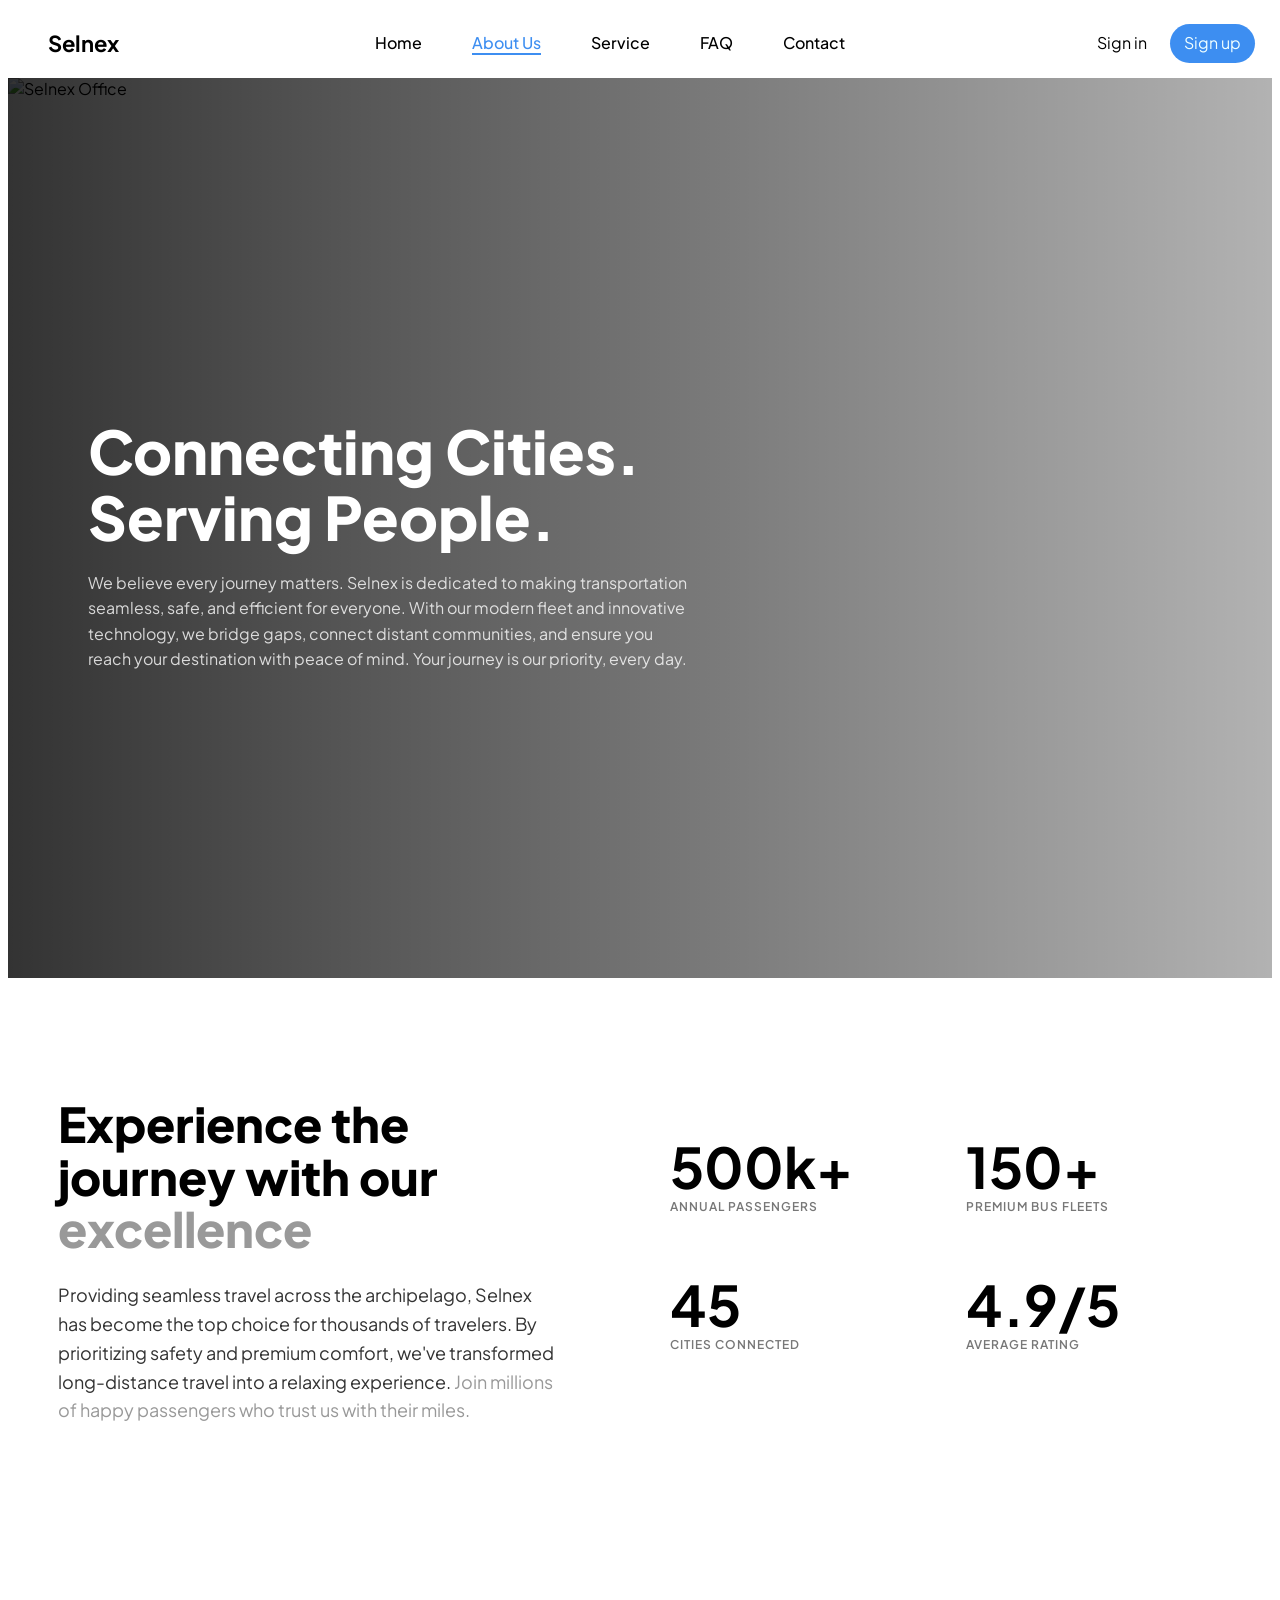
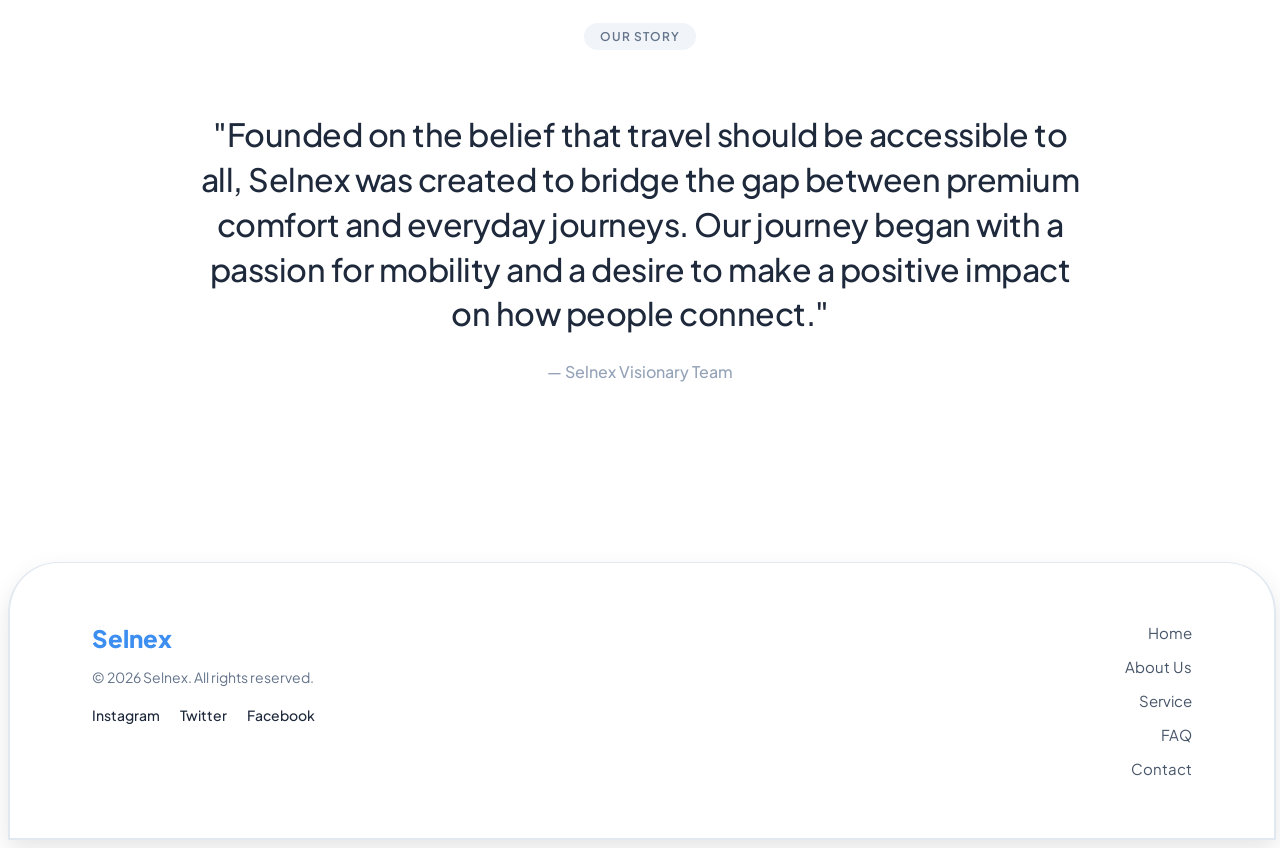
==== about_us.html @ 31171a76 "Update page about us (blm fix)" ====
<!DOCTYPE html>
<html lang="en">
<head>
    <meta charset="UTF-8">
    <meta name="viewport" content="width=device-width, initial-scale=1.0">
    <title>About Us</title>
    <style>
        @import url('https://fonts.googleapis.com/css2?family=Plus+Jakarta+Sans:ital,wght@0,200..800;1,200..800&display=swap');


        * {
            font-family: "Plus Jakarta Sans", sans-serif;
        }

        /* Navigation Style */
        nav{
            display: flex;
            justify-content: space-between;
            align-items: center;
            height: 70px;
        }

        nav .logo{
            width: 150px;
            display: flex;
            justify-content: center;
            align-items: center;
            font-size: 22px;
            font-weight: 700;
        }

        nav .nav{
            display: flex;
            gap: 50px;
            text-decoration: none;
            padding: 10px;
        }

        nav .nav a{
            text-decoration: none;
            color: black;
            font-size: 16px;
            font-weight: 500;
        }

        nav .nav :nth-child(2){
            color: #3d8ef1;
            text-decoration: none;
            border-bottom: 2px solid #3d8ef1;
        }

        nav .cta{
            display: flex;
            justify-content: center;
            align-items: center;
            width: 190px;
            padding: 10px;
            display: flex;
            gap: 5px;
        }

        nav .cta #sign_in{
            text-decoration: none;
            display: flex;
            justify-content: center;
            align-items: center;
            color: black;
            width: 85px;
            height: 32px;
            line-height: 1;
            border-radius: 990px;
        }

        nav .cta #sign_up{
            text-decoration: none;
            display: flex;
            justify-content: center;
            align-items: center;
            background-color: #3d8ef1;
            
            color: azure;
            width: 85px;
            height: 39px;
            line-height: 1;
            border-radius: 100px;
        }

        /* Section Hero Style */
        .hero {
            position: relative;
            width: 100%;
            height: 100vh;
            display: flex;
            align-items: center;
            justify-content: flex-start;
            overflow: hidden;
        }

        .hero .container {
            margin-left: 0 !important; 
            max-width: 100%; 
            padding-left: 80px;
        }

        .hero-img {
            position: absolute;
            top: 0;
            left: 0;
            width: 100%;
            height: 100%;
            object-fit: cover;
            z-index: -1; 
        }

        .hero-overlay {
            position: absolute;
            top: 0;
            left: 0;
            width: 100%;
            height: 100%;
            background: linear-gradient(to right, rgba(0, 0, 0, 0.8), rgba(0, 0, 0, 0.3));
            z-index: 0;
        }

        .about-content {
            position: relative;
            z-index: 1;
            padding: 0 50px;
        }

        .text-wrapper h1 {
            font-size: 60px;
            font-weight: 800;
            color: white;
            line-height: 1.1;
            margin-bottom: 20px;
        }

        .text-wrapper p {
            font-size: 16px;
            color: rgba(255, 255, 255, 0.8);
            max-width: 600px;
            line-height: 1.6;
        }

        .mission{
            width: 100%;
            height: 100vh;
        }

        /* Stats Section Style */
        .stats-section {
            padding: 80px 50px;
            background-color: #fff;
            display: flex;
            justify-content: center;
        }

        .stats-container {
            max-width: 1200px;
            width: 100%;
            display: flex;
            justify-content: space-between;
            align-items: center; 
            gap: 60px; 
            flex-wrap: wrap;
        }

        .stats-left {
            flex: 1;
            min-width: 400px;
        }

        .stats-left h2 {
            font-size: 48px; 
            font-weight: 800;
            line-height: 1.1;
            margin-bottom: 25px;
            color: #000;
        }

        .stats-left h2 span {
            color: #000;
        }

        .stats-left h2 .light-text {
            color: #999;
        }

        .stats-left p {
            font-size: 18px;
            line-height: 1.6;
            color: #333;
            max-width: 500px;
        }

        .stats-left p .light-text {
            color: #999;
        }

        .stats-right {
            flex: 1;
            display: grid;
            grid-template-columns: repeat(2, 1fr);
            row-gap: 50px; 
            column-gap: 40px;
            min-width: 300px;
        }

        .stat-item h3 {
            font-size: 56px;
            font-weight: 700;
            margin: 0;
            color: #000;
            line-height: 1; 
        }

        .stat-item p {
            font-size: 12px;
            font-weight: 600;
            color: #777;
            text-transform: uppercase;
            margin-top: 5px;
            letter-spacing: 1px;
        }

        /* Quotes Section Style */
        .quote-section {
            padding: 100px 0;
            background-color: #fff;
            text-align: center;
        }

        .quote-badge {
            display: inline-block;
            padding: 6px 16px;
            background-color: #f1f5f9;
            color: #64748b;
            font-size: 12px;
            font-weight: 600;
            border-radius: 999px;
            margin-bottom: 30px;
            text-transform: uppercase;
            letter-spacing: 1px;
        }

        .quote-content {
            max-width: 900px;
            margin: 0 auto;
        }

        .quote-content p {
            font-size: 32px; 
            font-weight: 500;
            line-height: 1.4;
            color: #1e293b;
            margin-bottom: 25px;
            letter-spacing: -0.5px;
        }

        .quote-content cite {
            font-size: 16px;
            font-style: normal;
            color: #94a3b8;
            font-weight: 500;
        }

        /* Footer Section */
        footer {
            width: 100%; 
            border: 2px solid #e2e8f0;
            padding: 60px 0;
            border-top: 1px solid #e2e8f0;
            margin-top: 80px;
            border-radius: 50px 50px 0px 0px;
            box-shadow: 0 10px 25px rgba(0, 0, 0, 0.1);
        }

        .container {
            max-width: 1100px; 
            margin: 0 auto;
            padding: 0 20px;
        }

        .footer-content {
            display: flex;
            justify-content: space-between;
            align-items: flex-start;
        }

        .footer-left .footer-logo {
            font-size: 24px;
            font-weight: 800;
            color: #3d8ef1;
            margin-bottom: 15px;
        }

        .footer-left p {
            font-size: 14px;
            color: #64748b;
            margin-bottom: 20px;
        }

        .social-links {
            display: flex;
            gap: 20px;
        }

        .social-links a {
            text-decoration: none;
            font-size: 14px;
            color: #1e293b;
            font-weight: 500;
            transition: 0.3s;
        }

        .social-links a:hover {
            color: #3d8ef1;
        }

        .footer-nav {
            display: flex;
            flex-direction: column;
            gap: 15px;
            text-align: right;
        }

        .footer-nav a {
            text-decoration: none;
            font-size: 15px;
            color: #475569;
            transition: 0.3s;
        }

        .footer-nav a:hover {
            color: #3d8ef1;
            padding-right: 5px; 
        }

    </style>

</head>
<body>
    <nav>
        <div class="logo">
            Selnex
        </div>
        
        <div class="nav">
            <a href="index.html">Home</a>
            <a href="about_us.html">About Us</a>
            <a href="service.html">Service</a>
            <a href="FAQ.html">FAQ</a>
            <a href="contact.html">Contact</a>
        </div>

        <div class="cta">
            <a id="sign_in" href="#">Sign in</a>
            <a id="sign_up" href="#">Sign up</a>
        </div>
    </nav>

    <section class="hero">
        <img src="img/bg-AboutUs.jpg" alt="Selnex Office" class="hero-img">
        
        <div class="hero-overlay"></div>
        
        <div class="container about-content">
            <div class="text-wrapper">
                <h1>Connecting Cities.<br>Serving People.</h1>
                <p>We believe every journey matters. Selnex is dedicated to making transportation seamless, safe, and efficient for everyone. With our modern fleet and innovative technology, we bridge gaps, connect distant communities, and ensure you reach your destination with peace of mind. Your journey is our priority, every day.</p>
            </div>
        </div>
    </section>

    <section class="stats-section">
        <div class="stats-container">
            <div class="stats-left">
                <h2>Experience the <br><span>journey</span> with our <br><span class="light-text">excellence</span></h2>
                <p>Providing seamless travel across the archipelago, Selnex has become the top choice for thousands of travelers. By prioritizing safety and premium comfort, we've transformed long-distance travel into a relaxing experience. <span class="light-text">Join millions of happy passengers who trust us with their miles.</span></p>
            </div>
    
            <div class="stats-right">
                <div class="stat-item">
                    <h3>500k+</h3>
                    <p>ANNUAL PASSENGERS</p>
                </div>
                <div class="stat-item">
                    <h3>150+</h3>
                    <p>PREMIUM BUS FLEETS</p>
                </div>
                <div class="stat-item">
                    <h3>45</h3>
                    <p>CITIES CONNECTED</p>
                </div>
                <div class="stat-item">
                    <h3>4.9/5</h3>
                    <p>AVERAGE RATING</p>
                </div>
            </div>
        </div>
    </section>

    <section class="quote-section">
        <div class="container">
            <div class="quote-badge">Our Story</div>
            
            <div class="quote-content">
                <p>"Founded on the belief that travel should be accessible to all, Selnex was created to bridge the gap between premium comfort and everyday journeys. Our journey began with a passion for mobility and a desire to make a positive impact on how people connect."</p>
                <cite>— Selnex Visionary Team</cite>
            </div>
        </div>
    </section>

    <footer>
        <div class="container">
            <div class="footer-content">
                <div class="footer-left">
                    <div class="footer-logo">Selnex</div>
                    <p>&copy; 2026 Selnex. All rights reserved.</p>
                    <div class="social-links">
                        <a href="#">Instagram</a>
                        <a href="#">Twitter</a>
                        <a href="#">Facebook</a>
                    </div>
                </div>
    
                <div class="footer-right">
                    <div class="footer-nav">
                        <a href="index.html">Home</a>
                        <a href="about_us.html">About Us</a>
                        <a href="service.html">Service</a>
                        <a href="FAQ.html">FAQ</a>
                        <a href="contact.html">Contact</a>
                    </div>
                </div>
            </div>
        </div>
    </footer>

</body>
</html>
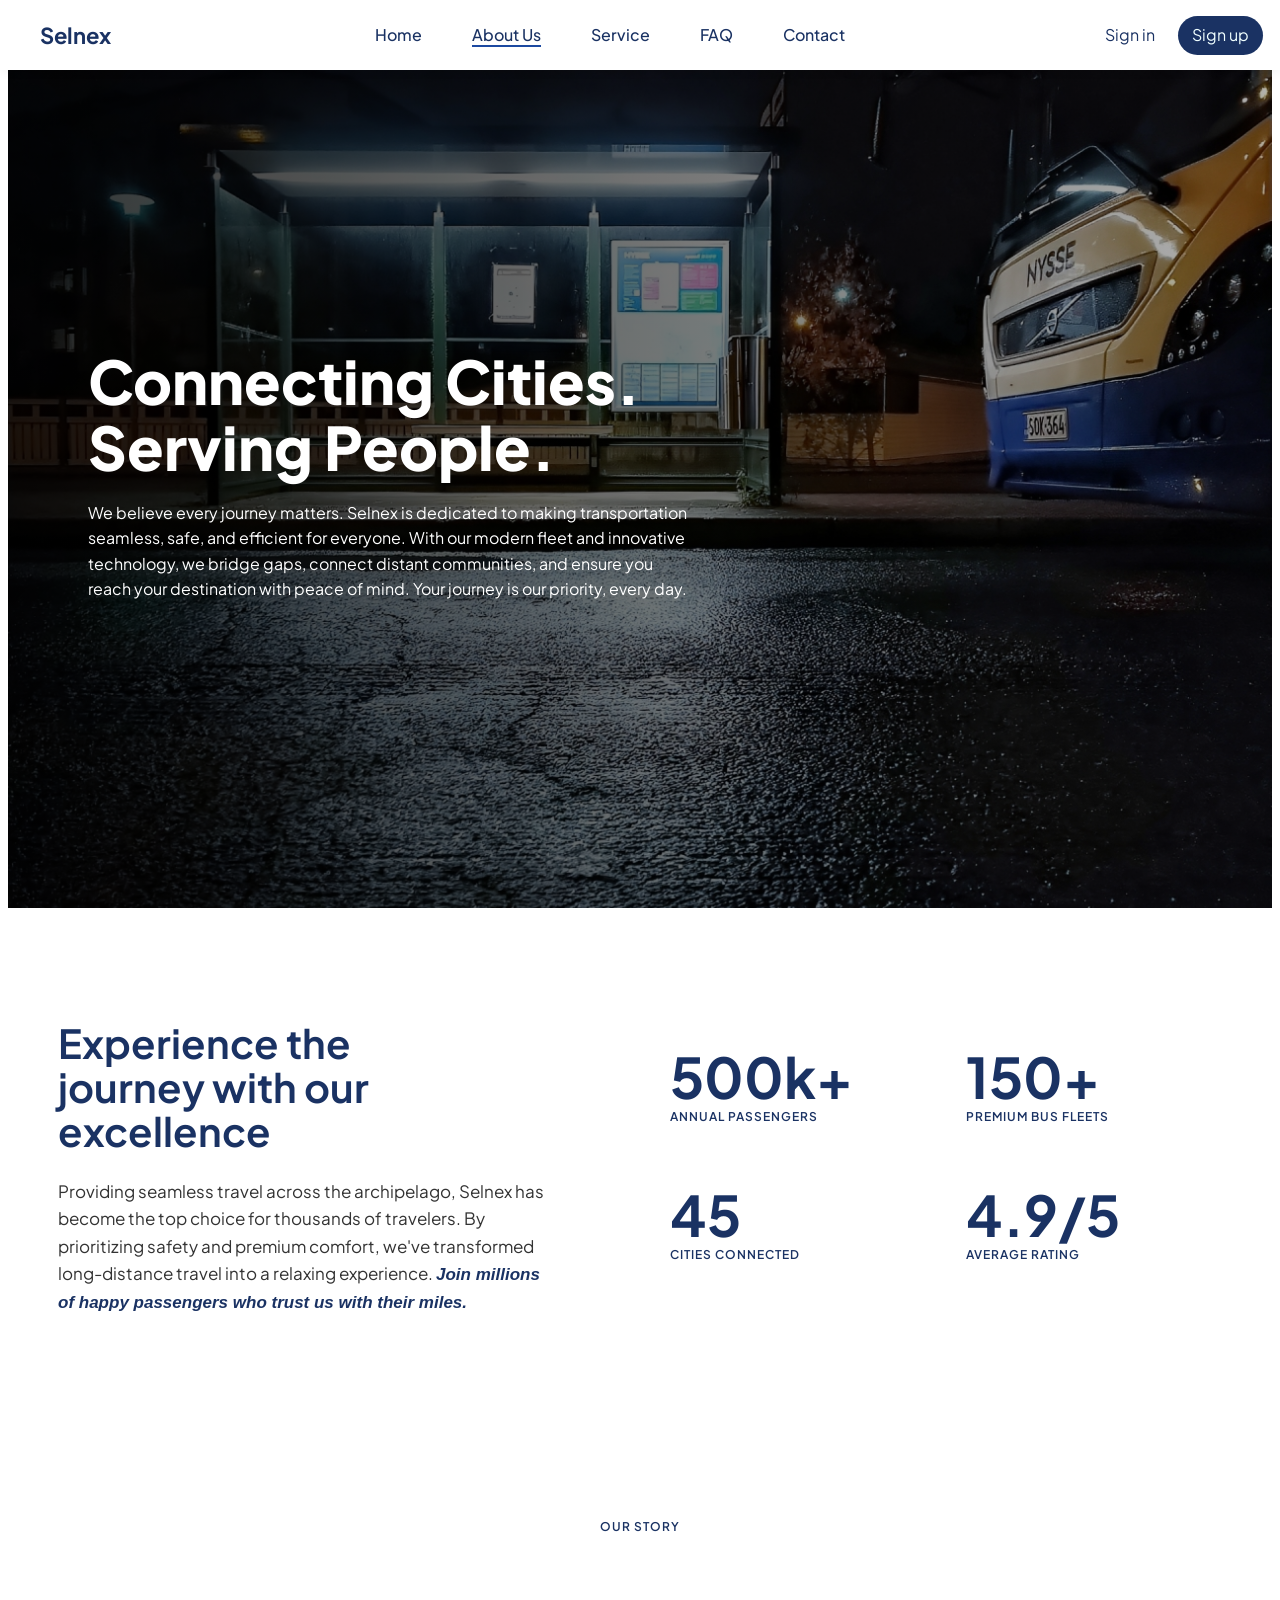
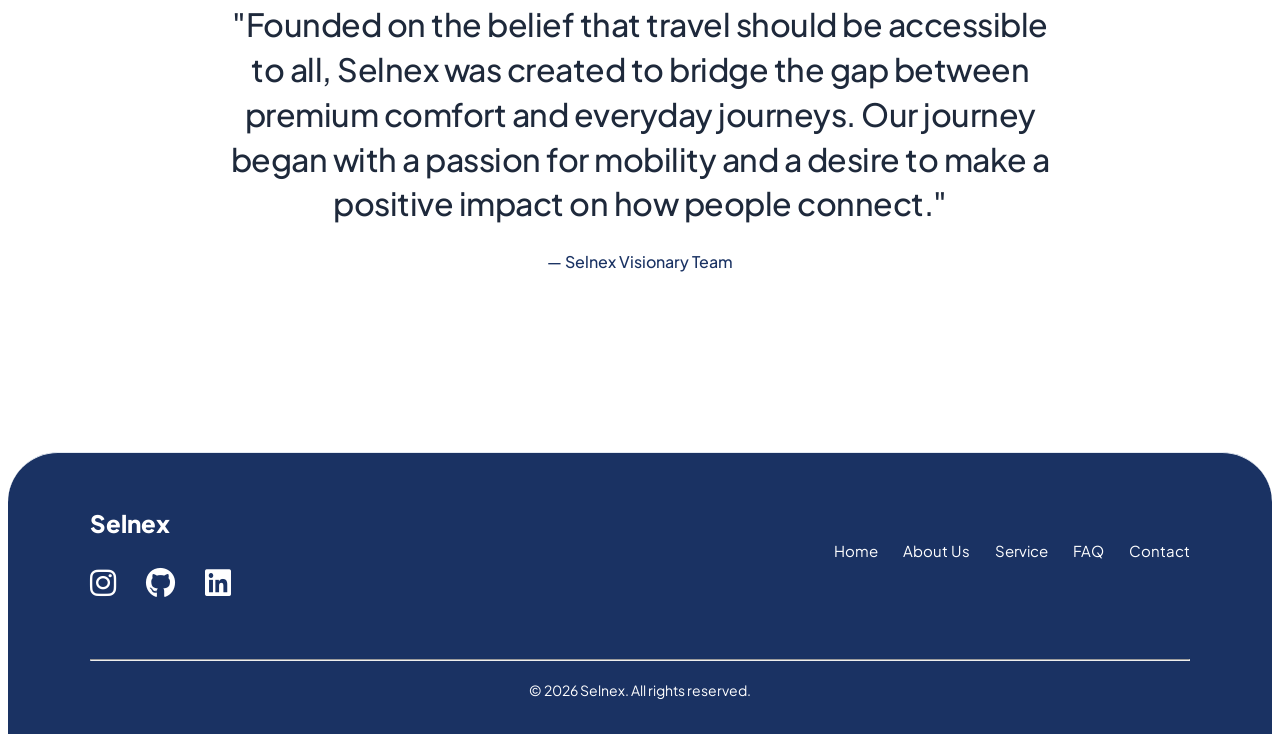
==== commit 4fc12277: "Kumpul UTP Pemweb" ====
--- a/about_us.html
+++ b/about_us.html
@@ -2,6 +2,7 @@
 <html lang="en">
 <head>
     <meta charset="UTF-8">
+    <link rel="stylesheet" href="https://cdnjs.cloudflare.com/ajax/libs/font-awesome/6.5.0/css/all.min.css">    
     <meta name="viewport" content="width=device-width, initial-scale=1.0">
     <title>About Us</title>
     <style>
@@ -18,6 +19,14 @@
             justify-content: space-between;
             align-items: center;
             height: 70px;
+
+            position: fixed;
+            top: 0;
+            left: 0;
+            width: 100%; 
+            background-color: white;
+            z-index: 1000; 
+            box-shadow: 0 2px 10px rgba(0,0,0,0.05); 
         }
 
         nav .logo{
@@ -27,6 +36,7 @@
             align-items: center;
             font-size: 22px;
             font-weight: 700;
+            color: #1A3263;
         }
 
         nav .nav{
@@ -38,15 +48,15 @@
 
         nav .nav a{
             text-decoration: none;
-            color: black;
+            color: #1A3263;
             font-size: 16px;
             font-weight: 500;
         }
 
         nav .nav :nth-child(2){
-            color: #3d8ef1;
-            text-decoration: none;
-            border-bottom: 2px solid #3d8ef1;
+            color: #1A3263;
+            text-decoration: none;
+            border-bottom: 2px solid #1c49a1;
         }
 
         nav .cta{
@@ -64,7 +74,7 @@
             display: flex;
             justify-content: center;
             align-items: center;
-            color: black;
+            color: #1A3263;
             width: 85px;
             height: 32px;
             line-height: 1;
@@ -76,7 +86,7 @@
             display: flex;
             justify-content: center;
             align-items: center;
-            background-color: #3d8ef1;
+            background-color: #1A3263;
             
             color: azure;
             width: 85px;
@@ -138,7 +148,7 @@
 
         .text-wrapper p {
             font-size: 16px;
-            color: rgba(255, 255, 255, 0.8);
+            color: white;
             max-width: 600px;
             line-height: 1.6;
         }
@@ -148,10 +158,8 @@
             height: 100vh;
         }
 
-        /* Stats Section Style */
         .stats-section {
             padding: 80px 50px;
-            background-color: #fff;
             display: flex;
             justify-content: center;
         }
@@ -172,30 +180,24 @@
         }
 
         .stats-left h2 {
-            font-size: 48px; 
-            font-weight: 800;
+            font-size: 40px; 
+            font-weight: 650;
             line-height: 1.1;
             margin-bottom: 25px;
-            color: #000;
-        }
-
-        .stats-left h2 span {
-            color: #000;
-        }
-
-        .stats-left h2 .light-text {
-            color: #999;
+            color: #1A3263;
         }
 
         .stats-left p {
-            font-size: 18px;
+            font-size: 17px;
             line-height: 1.6;
             color: #333;
             max-width: 500px;
         }
 
         .stats-left p .light-text {
-            color: #999;
+            color: #1A3263;
+            font-weight: 600;
+            font-style: italic;
         }
 
         .stats-right {
@@ -211,41 +213,37 @@
             font-size: 56px;
             font-weight: 700;
             margin: 0;
-            color: #000;
+            color: #1A3263;
             line-height: 1; 
         }
 
         .stat-item p {
             font-size: 12px;
             font-weight: 600;
-            color: #777;
+            color: #1A3263;
             text-transform: uppercase;
             margin-top: 5px;
             letter-spacing: 1px;
         }
 
-        /* Quotes Section Style */
         .quote-section {
             padding: 100px 0;
-            background-color: #fff;
             text-align: center;
         }
 
         .quote-badge {
             display: inline-block;
             padding: 6px 16px;
-            background-color: #f1f5f9;
-            color: #64748b;
+            color: #1A3263;
             font-size: 12px;
             font-weight: 600;
-            border-radius: 999px;
             margin-bottom: 30px;
             text-transform: uppercase;
             letter-spacing: 1px;
         }
 
         .quote-content {
-            max-width: 900px;
+            max-width: 850px;
             margin: 0 auto;
         }
 
@@ -261,19 +259,19 @@
         .quote-content cite {
             font-size: 16px;
             font-style: normal;
-            color: #94a3b8;
+            color: #1A3263;
             font-weight: 500;
         }
 
         /* Footer Section */
         footer {
+            background-color: #1A3263;
+            color: white;
             width: 100%; 
-            border: 2px solid #e2e8f0;
-            padding: 60px 0;
+            padding: 35px 0;
             border-top: 1px solid #e2e8f0;
             margin-top: 80px;
             border-radius: 50px 50px 0px 0px;
-            box-shadow: 0 10px 25px rgba(0, 0, 0, 0.1);
         }
 
         .container {
@@ -286,55 +284,76 @@
             display: flex;
             justify-content: space-between;
             align-items: flex-start;
+            padding: 0 0 50px;
+        }
+
+        .footer-left{
+            display: flex;
+            flex-direction: column;
+            padding: 0px;
+            gap: 10px;
+            margin-top: 20px;
         }
 
         .footer-left .footer-logo {
             font-size: 24px;
             font-weight: 800;
-            color: #3d8ef1;
             margin-bottom: 15px;
         }
 
         .footer-left p {
             font-size: 14px;
-            color: #64748b;
             margin-bottom: 20px;
         }
 
         .social-links {
             display: flex;
-            gap: 20px;
+            gap: 30px;
         }
 
         .social-links a {
-            text-decoration: none;
+            color: white;
+            text-decoration: none;
+            font-size: 30px;
+            font-weight: 400;
+            transition: 0.3s;
+        }
+
+        .social-links a:hover {
+            color: rgb(84, 119, 146);
+        }
+
+        .footer-nav {
+            display: flex;
+            align-items: center;
+            gap: 25px;
+            text-align: right;
+            margin-top: 53px;
+        }
+
+        .footer-nav a {
+            color: white;
+            text-decoration: none;
+            font-size: 15px;
+            transition: 0.3s;
+        }
+
+        .footer-nav a:hover {
+            color: rgb(84, 119, 146);
+        }
+
+        hr {
+            margin-bottom: 20px;
+        }
+
+        .copyright {
+            text-align: center;
+            width: 100%;
+        }
+
+        .copyright p {
             font-size: 14px;
-            color: #1e293b;
-            font-weight: 500;
-            transition: 0.3s;
-        }
-
-        .social-links a:hover {
-            color: #3d8ef1;
-        }
-
-        .footer-nav {
-            display: flex;
-            flex-direction: column;
-            gap: 15px;
-            text-align: right;
-        }
-
-        .footer-nav a {
-            text-decoration: none;
-            font-size: 15px;
-            color: #475569;
-            transition: 0.3s;
-        }
-
-        .footer-nav a:hover {
-            color: #3d8ef1;
-            padding-right: 5px; 
+            margin: 0; 
         }
 
     </style>
@@ -417,11 +436,16 @@
             <div class="footer-content">
                 <div class="footer-left">
                     <div class="footer-logo">Selnex</div>
-                    <p>&copy; 2026 Selnex. All rights reserved.</p>
                     <div class="social-links">
-                        <a href="#">Instagram</a>
-                        <a href="#">Twitter</a>
-                        <a href="#">Facebook</a>
+                        <a href="https://www.instagram.com/arkn.afr/" target="_blank">
+                            <i class="fa-brands fa-instagram"></i>
+                        </a>
+                        <a href="https://github.com/Arkanafarel" target="_blank">
+                            <i class="fa-brands fa-github"></i>
+                        </a>
+                        <a href="https://www.linkedin.com/in/arkan-afarel-6b725133b/" target="_blank">
+                            <i class="fa-brands fa-linkedin"></i>
+                        </a>
                     </div>
                 </div>
     
@@ -435,8 +459,15 @@
                     </div>
                 </div>
             </div>
+    
+            <hr>
+    
+            <div class="copyright">
+                <p>&copy; 2026 Selnex. All rights reserved.</p>
+            </div>
         </div>
     </footer>
+
 
 </body>
 </html>
